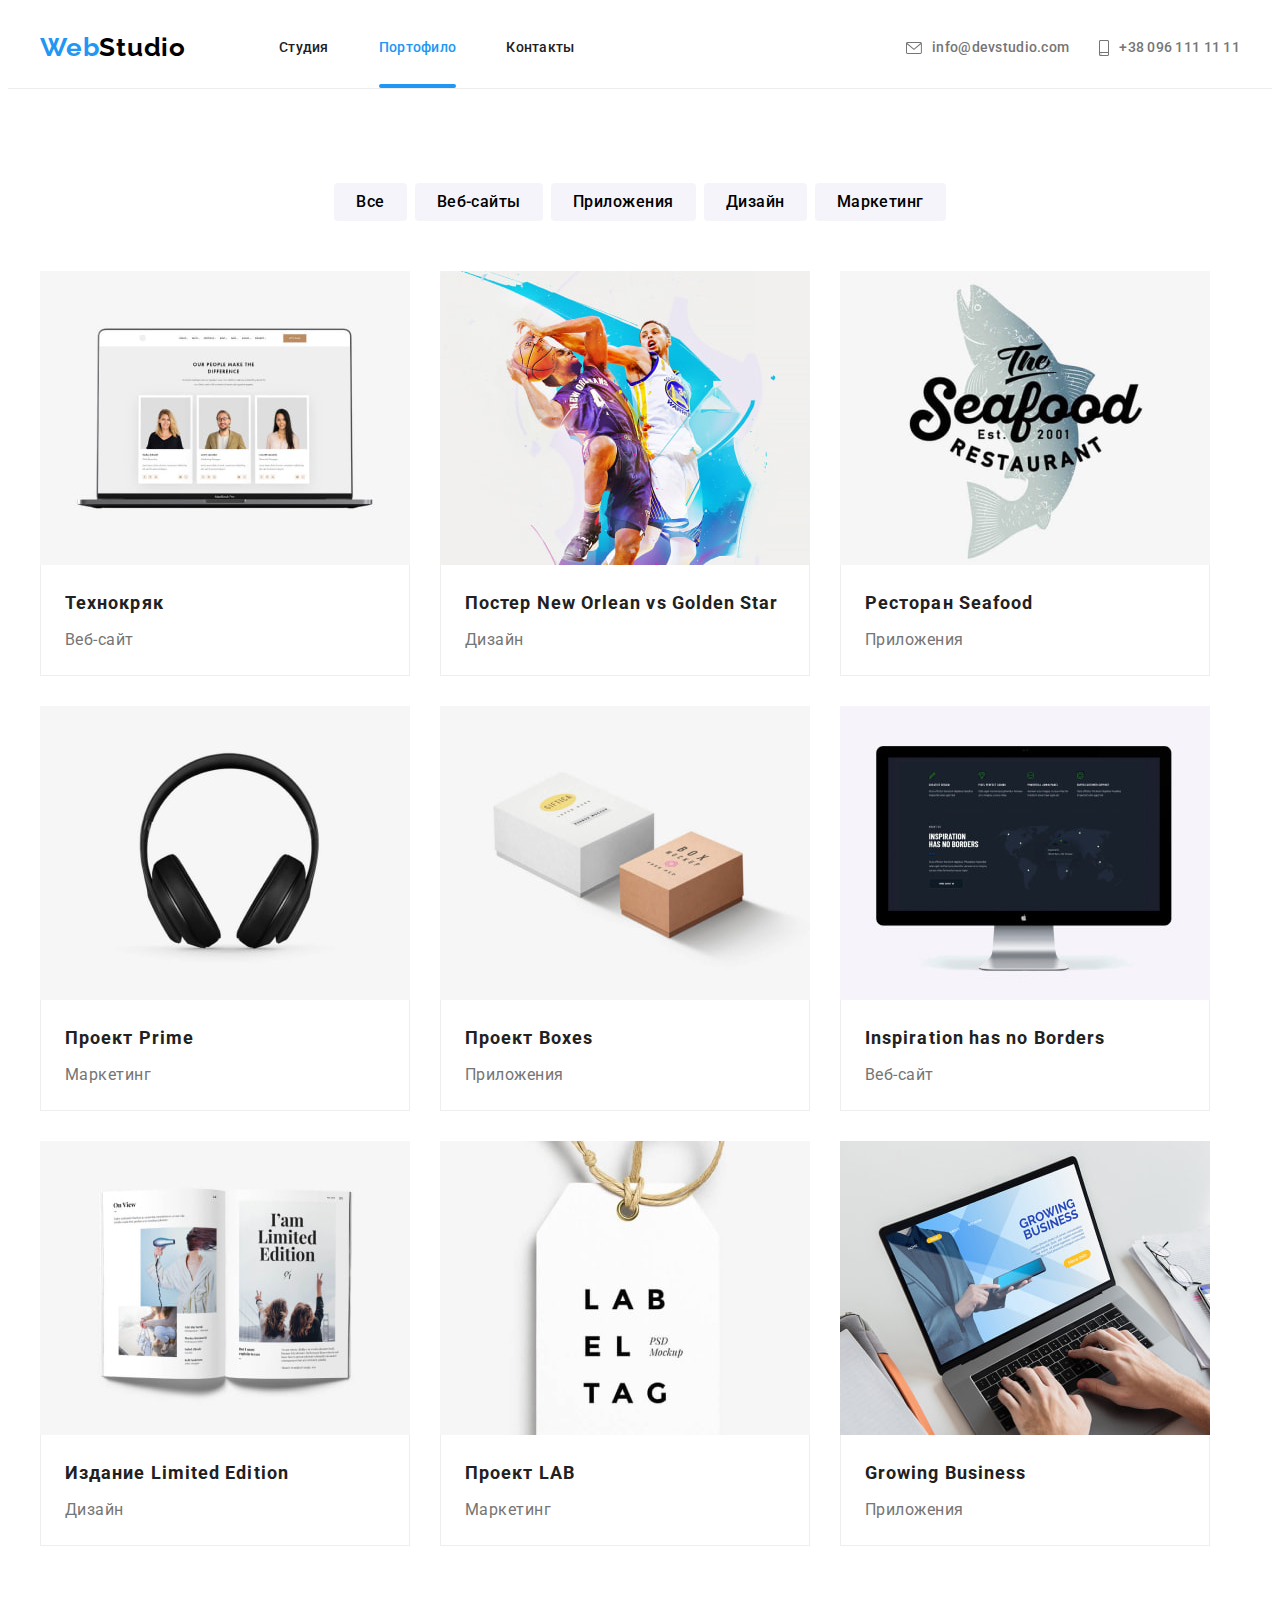
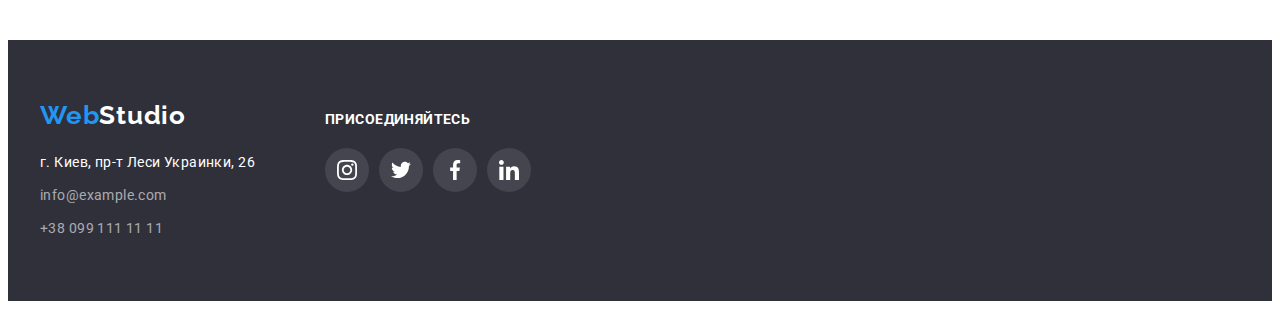
==== portfolio.html @ a393d423 "add markup for hw 6" ====
<!DOCTYPE html>
<html lang="ru">
  <head>
    <meta charset="UTF-8" />
    <meta http-equiv="X-UA-Compatible" content="IE=edge" />
    <meta name="viewport" content="width=device-width, initial-scale=1.0" />
    <title>Портфолио</title>
    <link
      rel="stylesheet"
      href="https://cdnjs.cloudflare.com/ajax/libs/modern-normalize/1.1.0/modern-normalize.min.css"
      integrity="sha512-wpPYUAdjBVSE4KJnH1VR1HeZfpl1ub8YT/NKx4PuQ5NmX2tKuGu6U/JRp5y+Y8XG2tV+wKQpNHVUX03MfMFn9Q=="
      crossorigin="anonymous"
      referrerpolicy="no-referrer"
    />
    <link rel="preconnect" href="https://fonts.googleapis.com" />
    <link rel="preconnect" href="https://fonts.gstatic.com" crossorigin />
    <link
      href="https://fonts.googleapis.com/css2?family=Raleway:wght@700&family=Roboto:wght@400;500;700;900&display=swap"
      rel="stylesheet"
    />
    <link rel="stylesheet" href="./css/reset.css" />
    <link rel="stylesheet" href="./css/styles.css" />
  </head>
  <body>
    <header class="header">
      <div class="container container-navigation">
        <nav class="navigation-header">
          <a class="link logo-link" href="#">Web<span class="logo-header">Studio</span></a>
          <ul class="list header-list">
            <li class="nav-item"><a class="link header-link" href="./index.html">Студия</a></li>
            <li class="nav-item">
              <a class="link header-link current current-line" href="#">Портофило</a>
            </li>
            <li class="nav-item"><a class="link header-link" href="">Контакты</a></li>
          </ul>
        </nav>
        <ul class="list header-contacts-list">
          <li class="contacts-item">
            <a class="link header-contacts" href="mailto:info@devstudio.com">
              <svg class="header-icons" width="16px" height="12px">
                <use href="./images/icons.svg#icon-envelope-min"></use>
              </svg>
              info@devstudio.com</a
            >
          </li>
          <li class="contacts-item">
            <a class="link header-contacts" href="tel:+380961111111">
              <svg class="header-icons" width="10px" height="16px">
                <use href="./images/icons.svg#icon-smartphone-min"></use>
              </svg>
              +38 096 111 11 11</a
            >
          </li>
        </ul>
      </div>
    </header>

    <main>
      <!-- Our porfolio section -->
      <section class="portfolio-section">
        <div class="container">
          <h1 class="visually-hidden">Наши работы</h1>
          <ul class="list filter-list">
            <li class="filter-item"><button class="filter-btn" type="button">Все</button></li>
            <li class="filter-item">
              <button class="filter-btn" type="button">Веб-сайты</button>
            </li>
            <li class="filter-item">
              <button class="filter-btn" type="button">Приложения</button>
            </li>
            <li class="filter-item">
              <button class="filter-btn" type="button">Дизайн</button>
            </li>
            <li class="filter-item">
              <button class="filter-btn" type="button">Маркетинг</button>
            </li>
          </ul>

          <ul class="list porfolio-list">
            <li class="portfolio-item">
              <a class="link porfolio-link" href="">
                <div class="overlay-case">
                  <img src="./images/img-nine.jpg" alt="Ноутбук" />
                  <p class="overlay-text">
                    Технокряк это современная площадка распространения коронавируса. Компании
                    используют эту платформу для цифрового шпионажа и атак на защищённые сервера
                    конкурентов.
                  </p>
                </div>
                <div class="portfolio-card">
                  <h2 class="portfolio-title">Технокряк</h2>
                  <p class="portfolio-text">Веб-сайт</p>
                </div>
              </a>
            </li>
            <li class="portfolio-item">
              <a class="link porfolio-link" href="">
                <div class="overlay-case">
                  <img src="./images/img-one.jpg" alt="Постер с игроками в баскетбол" />
                  <p class="overlay-text">
                    Технокряк это современная площадка распространения коронавируса. Компании
                    используют эту платформу для цифрового шпионажа и атак на защищённые сервера
                    конкурентов.
                  </p>
                </div>
                <div class="portfolio-card">
                  <h2 class="portfolio-title">Постер New Orlean vs Golden Star</h2>
                  <p class="portfolio-text">Дизайн</p>
                </div>
              </a>
            </li>
            <li class="portfolio-item">
              <a class="link porfolio-link" href="">
                <div class="overlay-case">
                  <img src="./images/img-two.jpg" alt="Символ ресторана" />
                  <p class="overlay-text">
                    Технокряк это современная площадка распространения коронавируса. Компании
                    используют эту платформу для цифрового шпионажа и атак на защищённые сервера
                    конкурентов.
                  </p>
                </div>
                <div class="portfolio-card">
                  <h2 class="portfolio-title">Ресторан Seafood</h2>
                  <p class="portfolio-text">Приложения</p>
                </div>
              </a>
            </li>
            <li class="portfolio-item">
              <a class="link porfolio-link" href="">
                <div class="overlay-case">
                  <img src="./images/img-three.jpg" alt="Наушники" />
                  <p class="overlay-text">
                    Технокряк это современная площадка распространения коронавируса. Компании
                    используют эту платформу для цифрового шпионажа и атак на защищённые сервера
                    конкурентов.
                  </p>
                </div>
                <div class="portfolio-card">
                  <h2 class="portfolio-title">Проект Prime</h2>
                  <p class="portfolio-text">Маркетинг</p>
                </div>
              </a>
            </li>
            <li class="portfolio-item">
              <a class="link porfolio-link" href="">
                <div class="overlay-case">
                  <img src="./images/img-four.jpg" alt="Коробки" />
                  <p class="overlay-text">
                    Технокряк это современная площадка распространения коронавируса. Компании
                    используют эту платформу для цифрового шпионажа и атак на защищённые сервера
                    конкурентов.
                  </p>
                </div>
                <div class="portfolio-card">
                  <h2 class="portfolio-title">Проект Boxes</h2>
                  <p class="portfolio-text">Приложения</p>
                </div>
              </a>
            </li>
            <li class="portfolio-item">
              <a class="link porfolio-link" href="">
                <div class="overlay-case">
                  <img src="./images/img-five.jpg" alt="Настольный компьютер" />
                  <p class="overlay-text">
                    Технокряк это современная площадка распространения коронавируса. Компании
                    используют эту платформу для цифрового шпионажа и атак на защищённые сервера
                    конкурентов.
                  </p>
                </div>
                <div class="portfolio-card">
                  <h2 class="portfolio-title">Inspiration has no Borders</h2>
                  <p class="portfolio-text">Веб-сайт</p>
                </div>
              </a>
            </li>
            <li class="portfolio-item">
              <a class="link porfolio-link" href="">
                <div class="overlay-case">
                  <img src="./images/img-six.jpg" alt="Книга" />
                  <p class="overlay-text">
                    Технокряк это современная площадка распространения коронавируса. Компании
                    используют эту платформу для цифрового шпионажа и атак на защищённые сервера
                    конкурентов.
                  </p>
                </div>
                <div class="portfolio-card">
                  <h2 class="portfolio-title">Издание Limited Edition</h2>
                  <p class="portfolio-text">Дизайн</p>
                </div>
              </a>
            </li>
            <li class="portfolio-item">
              <a class="link porfolio-link" href="">
                <div class="overlay-case">
                  <img src="./images/img-seven.jpg" alt="Бирка" />
                  <p class="overlay-text">
                    Технокряк это современная площадка распространения коронавируса. Компании
                    используют эту платформу для цифрового шпионажа и атак на защищённые сервера
                    конкурентов.
                  </p>
                </div>
                <div class="portfolio-card">
                  <h2 class="portfolio-title">Проект LAB</h2>
                  <p class="portfolio-text">Маркетинг</p>
                </div>
              </a>
            </li>
            <li class="portfolio-item">
              <a class="link porfolio-link" href="">
                <div class="overlay-case">
                  <img src="./images/img-eight.jpg" alt="Ноутбук" />
                  <p class="overlay-text">
                    Технокряк это современная площадка распространения коронавируса. Компании
                    используют эту платформу для цифрового шпионажа и атак на защищённые сервера
                    конкурентов.
                  </p>
                </div>
                <div class="portfolio-card">
                  <h2 class="portfolio-title">Growing Business</h2>
                  <p class="portfolio-text">Приложения</p>
                </div>
              </a>
            </li>
          </ul>
        </div>
      </section>
    </main>
    <footer class="footer">
      <div class="container">
        <div class="footer-case">
          <div class="footer-inner-case">
            <a class="link logo-link-footer" href="#">Web<span class="logo-footer">Studio</span></a>
            <address class="address">г. Киев, пр-т Леси Украинки, 26</address>
            <ul class="list footer-contacts">
              <li class="item-contacts">
                <a class="link link-contacts" href="mailto:info@example.com">info@example.com</a>
              </li>
              <li class="item-contacts">
                <a class="link link-contacts" href="tel:+380991111111">+38 099 111 11 11</a>
              </li>
            </ul>
          </div>
          <div class="footer-icons-case">
            <h3 class="footer-title-icons">Присоединяйтесь</h3>
            <ul class="list footer-list-icons">
              <li class="footer-item-icons">
                <a class="footer-link-icons" href="">
                  <svg class="footer-icon" widht="20px" height="20px">
                    <use href="./images/icons.svg#icon-instagram-2-min"></use>
                  </svg>
                </a>
              </li>
              <li class="footer-item-icons">
                <a class="footer-link-icons" href="">
                  <svg class="footer-icon" widht="20px" height="20px">
                    <use href="./images/icons.svg#icon-twitter-1-min"></use>
                  </svg>
                </a>
              </li>
              <li class="footer-item-icons">
                <a class="footer-link-icons" href="">
                  <svg class="footer-icon" widht="20px" height="20px">
                    <use href="./images/icons.svg#icon-facebook-1-min"></use>
                  </svg>
                </a>
              </li>
              <li class="footer-item-icons">
                <a class="footer-link-icons" href="">
                  <svg class="footer-icon" widht="20px" height="20px">
                    <use href="./images/icons.svg#icon-linkedin-1-min"></use>
                  </svg>
                </a>
              </li>
            </ul>
          </div>
        </div>
      </div>
    </footer>
  </body>
</html>
---- css/styles.css ----
:root {
  --main-first-color: #212121;
  --main-second-color: #757575;
  --navigation-btn-color: #2196f3;
  --footer-contact-color: rgba(255, 255, 255, 0.6);
  --secondary-color: #ffffff;
  --secondary-other-color: #f5f4fa;
  --icons-main-color: #afb1b8;
}
body {
  color: var(--main-first-color);
  background-color: var(--secondary-color);
  font-family: 'Roboto', sans-serif;
}

.visually-hidden {
  position: absolute;
  white-space: nowrap;
  width: 1px;
  height: 1px;
  overflow: hidden;
  border: 0;
  padding: 0;
  clip: rect(0 0 0 0);
  clip-path: inset(50%);
  margin: -1px;
}

.container {
  width: 1200px;
  padding-left: 15px;
  padding-right: 15px;
  margin: 0 auto;
}
/* -----------------Header------------------- */
.header {
  max-width: 1600px;
  margin: 0 auto;
  border-bottom: 1px solid #ececec;
}

.container-navigation {
  display: flex;
  justify-content: space-between;
}
.navigation-header {
  display: flex;
  align-items: center;
}
.header-list {
  display: flex;
}
.header-contacts-list {
  display: flex;
  align-items: center;
}

/* ---------Logo---------- */
.logo-link {
  font-family: Raleway;
  font-weight: 700;
  font-size: 26px;
  line-height: 1.2;
  letter-spacing: 0.03em;
  color: var(--navigation-btn-color);
}

.logo-header {
  color: #000000;
}

/* --------Navigation-------- */
.nav-item {
}

.header-link {
  font-weight: 500;
  font-size: 14px;
  line-height: 1.14;
  letter-spacing: 0.02em;
  color: var(--main-first-color);
}

.header-link {
  display: block;
  padding-top: 32px;
  padding-bottom: 32px;
  position: relative;
  transition-property: color;
  transition-duration: 250ms;
  transition-timing-function: cubic-bezier(0.4, 0, 0.2, 1);
}

.header-link:hover,
.header-link:focus {
  color: var(--navigation-btn-color);
}

.header-link.current-line::after {
  content: '';
  width: 100%;
  height: 4px;
  background: #2196f3;
  border-radius: 2px;
  position: absolute;
  bottom: 0;
  left: 0;
}

.header-list .header-link.current {
  color: var(--navigation-btn-color);
}
.nav-item:first-child {
  margin-left: 93px;
}
.nav-item:not(:first-child) {
  margin-left: 50px;
}

.header-contacts:hover .header-icons,
.header-contacts:focus .header-icons {
  fill: var(--navigation-btn-color);
  fill: currentColor;
}

.header-icons {
  fill: var(--main-second-color);
  margin-right: 10px;
  transition-property: fill;
  transition-duration: 250ms;
  transition-timing-function: cubic-bezier(0.4, 0, 0.2, 1);
}
/* .header-icons:hover,
.header-icons:focus {
  fill: var(--navigation-btn-color);
} */

/* .header-icons {
  fill: currentColor;
  transition-property: fill;
  transition-duration: 250ms;
  transition-timing-function: cubic-bezier(0.4, 0, 0.2, 1);
} */
.header-contacts {
  display: flex;
  align-items: center;

  font-weight: 500;
  font-size: 14px;
  line-height: 1.14;
  letter-spacing: 0.02em;
  color: var(--main-second-color);

  transition-property: color;
  transition-duration: 250ms;
  transition-timing-function: cubic-bezier(0.4, 0, 0.2, 1);
}
.header-contacts:hover,
.header-contacts:focus {
  color: var(--navigation-btn-color);
}

.contacts-item:first-child {
  margin-right: 30px;
}
/* -------------------Hero section studio-------------------- */

.hero-section {
  max-width: 1600px;
  text-align: center;
  margin: 0 auto;
  padding-top: 200px;
  padding-bottom: 200px;

  background-color: #c4c4c4;
  background-image: linear-gradient(to right, rgba(47, 48, 58, 0.4), rgba(47, 48, 58, 0.4)),
    url('../images/Img-hero.jpg');
  background-position: center;
  background-repeat: no-repeat;
  background-size: cover;
}

.hero-title {
  width: 696px;
  margin-left: auto;
  margin-right: auto;

  font-weight: 900;
  font-size: 44px;
  line-height: 1.36;
  text-align: center;
  letter-spacing: 0.06em;
  text-transform: uppercase;
  color: var(--secondary-color);
}
.hero-btn {
  margin-top: 30px;
  padding: 10px 32px;

  font-family: inherit;
  font-weight: 700;
  font-size: 16px;
  line-height: 1.87;
  letter-spacing: 0.06em;
  color: var(--secondary-color);
  background-color: var(--navigation-btn-color);
  border-radius: 4px;
  border: none;

  transition-property: background-color;
  transition-duration: 250ms;
  transition-timing-function: cubic-bezier(0.4, 0, 0.2, 1);
}
.btn-pointer {
  cursor: pointer;
}
.hero-btn:hover,
.hero-btn:focus {
  background-color: #188ce8;
}
/* -----------------Our qualities studio------------------------------ */
.our-qualities-section {
  padding-top: 94px;
}
.qualities-item {
  width: 270px;
}
.qualities-item:not(:last-child) {
  margin-right: 30px;
}
.qualities-list {
  display: flex;
}
.qualities-item-icon {
  display: block;
}
.icon-case {
  display: flex;
  justify-content: center;
  align-items: center;

  width: 270px;
  height: 120px;
  background: #f5f4fa;
  border-radius: 4px;
  margin-bottom: 30px;
}

.qualities-title {
  margin-bottom: 10px;

  font-weight: 700;
  font-size: 14px;
  line-height: 1.14;
  letter-spacing: 0.03em;
  text-transform: uppercase;
  color: var(--main-first-color);
}
.qualities-text {
  font-size: 14px;
  line-height: 1.71;
  letter-spacing: 0.03em;
  color: var(--main-second-color);
}
/* ------------------About our work --------------------- */

.our-work-section {
  padding-top: 94px;
  padding-bottom: 94px;
}
.our-work-list {
  display: flex;
}
.our-work-item {
  position: relative;
}
.our-work-text {
  position: absolute;
  display: flex;
  align-items: center;
  justify-content: center;

  font-weight: 700;
  font-size: 14px;
  line-height: 1.71;
  letter-spacing: 0.03em;
  text-transform: uppercase;
  color: #ffffff;

  width: 100%;
  height: 70px;
  bottom: 0;
  background: rgba(47, 48, 58, 0.8);
}
.our-work-item:not(:last-child) {
  margin-right: 30px;
}
.our-work-title {
  margin-bottom: 50px;

  font-weight: 700;
  font-size: 36px;
  line-height: 1.16;
  text-align: center;
  letter-spacing: 0.03em;
  color: var(--main-first-color);
}
/* ------------------Our team sectio--------------------------- */
.our-team-section {
  padding-top: 94px;
  padding-bottom: 94px;
  background-color: var(--secondary-other-color);
}
.our-team-list {
  display: flex;
  margin-top: 50px;
}
.our-team-item:not(:last-child) {
  margin-right: 30px;
}
.our-team-item {
  width: 270px;
  background: #ffffff;
  box-shadow: 0px 1px 3px rgba(0, 0, 0, 0.12), 0px 1px 1px rgba(0, 0, 0, 0.14),
    0px 2px 1px rgba(0, 0, 0, 0.2);
  border-radius: 0px 0px 4px 4px;
}

.social-networks {
  display: flex;
  justify-content: center;
}
.social-networks-item {
  width: 44px;
  height: 44px;
}

.social-networks-item + .social-networks-item {
  margin-left: 10px;
}

.social-networks-link {
  width: 100%;
  height: 100%;
  display: flex;
  align-items: center;
  justify-content: center;
  border-radius: 50%;

  transition-property: background-color;
  transition-duration: 250ms;
  transition-timing-function: cubic-bezier(0.4, 0, 0.2, 1);
}

.social-networks-icon {
  fill: var(--icons-main-color);

  transition-property: fill;
  transition-duration: 250ms;
  transition-timing-function: cubic-bezier(0.4, 0, 0.2, 1);
}

.social-networks-link:hover,
.social-networks-link:focus {
  background-color: var(--navigation-btn-color);
}
.social-networks-link:hover .social-networks-icon,
.social-networks-link:focus .social-networks-icon {
  fill: var(--secondary-color);
}

.team-card {
  padding: 30px 32px;
}
.our-team-title {
  font-weight: 700;
  font-size: 36px;
  line-height: 1.16;
  text-align: center;
  letter-spacing: 0.03em;
  color: var(--main-first-color);
}
.teammate-title {
  font-weight: 500;
  font-size: 16px;
  line-height: 1.18;
  text-align: center;
  letter-spacing: 0.03em;
  color: var(--main-first-color);
}
.our-team-name {
  margin-top: 10px;
  margin-bottom: 16px;

  font-size: 16px;
  line-height: 1.18;
  text-align: center;
  letter-spacing: 0.03em;
  color: var(--main-second-color);
}
/* ----------------Clients section---------------------- */

.clients-section {
  padding-top: 94px;
  padding-bottom: 94px;
}
.regular-clients-title {
  font-weight: 700;
  font-size: 36px;
  line-height: 1.16;
  text-align: center;
  letter-spacing: 0.03em;
  margin-bottom: 50px;
}
.regular-clien-list {
  display: flex;
  justify-content: space-between;
}
.regular-cliet-link {
  width: 100%;
  height: 100%;
  display: flex;
  align-items: center;
  justify-content: center;
  border: 1px solid #afb1b8;
  border-radius: 4px;

  transition-property: border-color;
  transition-duration: 250ms;
  transition-timing-function: cubic-bezier(0.4, 0, 0.2, 1);
}

.regular-cliet-link:hover,
.regular-cliet-link:focus {
  border-color: var(--navigation-btn-color);
}
.regular-cliet-link:hover .regular-clients-icon,
.regular-cliet-link:focus .regular-clients-icon {
  fill: var(--navigation-btn-color);
}

.regular-clien-item {
  display: flex;
  justify-content: center;
  align-items: center;

  width: 170px;
  height: 92px;
}
.regular-clien-item + .regular-clien-item {
  margin-left: 30px;
}
.regular-clients-icon {
  transition-property: fill;
  transition-duration: 250ms;
  transition-timing-function: cubic-bezier(0.4, 0, 0.2, 1);
}

.regular-clients-icon {
  fill: var(--icons-main-color);
}

/* -----------------------Our portfolio section--------------- */

.portfolio-section {
  padding-top: 94px;
  padding-bottom: 94px;
}
.filter-list {
  display: flex;
  justify-content: center;
  margin-bottom: 50px;
}
.filter-item:not(:last-child) {
  margin-right: 8px;
}

.filter-btn {
  padding: 6px 22px;

  font-family: inherit;
  font-weight: 500;
  font-size: 16px;
  line-height: 1.62;
  text-align: center;
  letter-spacing: 0.03em;
  background: var(--secondary-other-color);
  border-radius: 4px;
  cursor: pointer;
  border: transparent;

  transition-property: background-color, color, box-shadow;
  transition-duration: 250ms;
  transition-timing-function: cubic-bezier(0.4, 0, 0.2, 1);
}
.filter-btn:hover,
.filter-btn:focus {
  color: var(--secondary-color);
  background-color: var(--navigation-btn-color);
  box-shadow: 0px 3px 1px rgba(0, 0, 0, 0.1), 0px 1px 2px rgba(0, 0, 0, 0.08),
    0px 2px 2px rgba(0, 0, 0, 0.12);
}
.overlay-case {
  position: relative;
  overflow: hidden;
}
.overlay-text {
  position: absolute;
  top: 0;
  left: 0;
  width: 100%;
  height: 100%;
  padding: 63px 24px;

  transform: translateY(101%);
  transition: transform 250ms cubic-bezier(0.4, 0, 0.2, 1);

  font-weight: 400;
  font-size: 18px;
  line-height: 1.56;
  letter-spacing: 0.03em;
  color: #ffffff;
  background: rgba(33, 150, 243, 0.9);
}

.porfolio-link:hover .overlay-text,
.porfolio-link:focus .overlay-text {
  transform: translateY(0);
}

.porfolio-list {
  display: flex;
  flex-wrap: wrap;
}
.portfolio-item {
  width: 370px;
  margin-right: 30px;
  margin-bottom: 30px;

  transition-property: box-shadow;
  transition-duration: 250ms;
  transition-timing-function: cubic-bezier(0.4, 0, 0.2, 1);
}
.portfolio-item:hover,
.portfolio-item:focus {
  box-shadow: 0px 1px 1px rgba(0, 0, 0, 0.12), 0px 4px 4px rgba(0, 0, 0, 0.06),
    1px 4px 6px rgba(0, 0, 0, 0.16);
}

.portfolio-item:nth-child(3n) {
  margin-right: 0px;
}
.portfolio-item:nth-last-child(-n + 3) {
  margin-bottom: 0px;
}
.portfolio-card {
  padding: 20px 24px;
  border: 1px solid #eeeeee;
  border-top: none;
}

.portfolio-title {
  margin-bottom: 4px;

  font-weight: 700;
  font-size: 18px;
  line-height: 2;
  letter-spacing: 0.06em;
  color: var(--main-first-color);
}
.portfolio-text {
  font-size: 16px;
  line-height: 1.87;
  letter-spacing: 0.03em;
  color: var(--main-second-color);
}

/* ----------------------Footer---------------------------- */
.footer {
  padding-top: 60px;
  padding-bottom: 60px;
  background-color: #2f303a;
}
.logo-link-footer {
  font-family: Raleway;
  font-weight: 700;
  font-size: 26px;
  line-height: 1.2;
  letter-spacing: 0.03em;
  color: var(--navigation-btn-color);
}

.logo-link-footer {
  display: block;
  margin-bottom: 20px;
}
.logo-footer {
  color: var(--secondary-color);
}

.address {
  margin-bottom: 9px;

  font-style: normal;
  font-weight: 400;
  font-size: 14px;
  line-height: 1.71;
  letter-spacing: 0.03em;
  color: var(--secondary-color);
}
.item-contacts:not(:last-child) {
  margin-bottom: 9px;
}
.link-contacts {
  font-size: 14px;
  line-height: 1.71;
  letter-spacing: 0.03em;
  color: var(--footer-contact-color);

  transition-property: color;
  transition-duration: 250ms;
  transition-timing-function: cubic-bezier(0.4, 0, 0.2, 1);
}
.link-contacts:hover,
.link-contacts:focus {
  color: var(--navigation-btn-color);
}

.footer-case {
  display: flex;
}
.footer-icons-case {
  width: 206px;
  height: 80px;
  margin-top: 12px;
  margin-left: 70px;
}

.footer-title-icons {
  margin-bottom: 20px;

  font-weight: bold;
  font-size: 14px;
  line-height: 1.14;
  letter-spacing: 0.03em;
  text-transform: uppercase;
  color: var();
  color: var(--secondary-color);
}
.footer-item-icons {
  width: 44px;
  height: 44px;
}
.footer-list-icons {
  display: flex;
  justify-content: space-between;
}

.footer-link-icons {
  width: 100%;
  height: 100%;
  display: flex;
  align-items: center;
  justify-content: center;
  border-radius: 50%;
  background: rgba(255, 255, 255, 0.1);

  transition-property: background-color;
  transition-duration: 250ms;
  transition-timing-function: cubic-bezier(0.4, 0, 0.2, 1);
}
.footer-icon {
  fill: var(--secondary-color);
}

.footer-link-icons:hover,
.footer-link-icons:focus {
  background-color: var(--navigation-btn-color);
}

/* ----------------Modal------------------ */
.backdrope {
  position: fixed;
  top: 0;
  width: 100vw;
  height: 100vh;
  opacity: 1;
  transition: opacity 250ms cubic-bezier(0.4, 0, 0.2, 1),
    visibility 250ms cubic-bezier(0.4, 0, 0.2, 1);
  background-color: rgba(0, 0, 0, 0.2);
}

.modal {
  width: 528px;
  min-height: 581px;
  position: absolute;
  top: 50%;
  left: 50%;
  transform: scale(1) translate(-50%, -50%) rotate(0);
  transition: transform 250ms cubic-bezier(0.4, 0, 0.2, 1);

  background: #ffffff;
  box-shadow: 0px 1px 3px rgba(0, 0, 0, 0.12), 0px 1px 1px rgba(0, 0, 0, 0.14),
    0px 2px 1px rgba(0, 0, 0, 0.2);
  border-radius: 4px;
}

.backdrope.is-hidden .modal {
  transform: scale(0.5) translate(-50%, -50%) rotate(30deg);
}

.modal-close-btn {
  width: 30px;
  height: 30px;
  background: #ffffff;
  border: 1px solid rgba(0, 0, 0, 0.1);
  border-radius: 50%;

  position: absolute;
  top: 8px;
  right: 8px;
  display: flex;
  align-items: center;
  justify-content: center;
  cursor: pointer;
}

.is-hidden {
  visibility: hidden;
  opacity: 0;
  pointer-events: none;
}
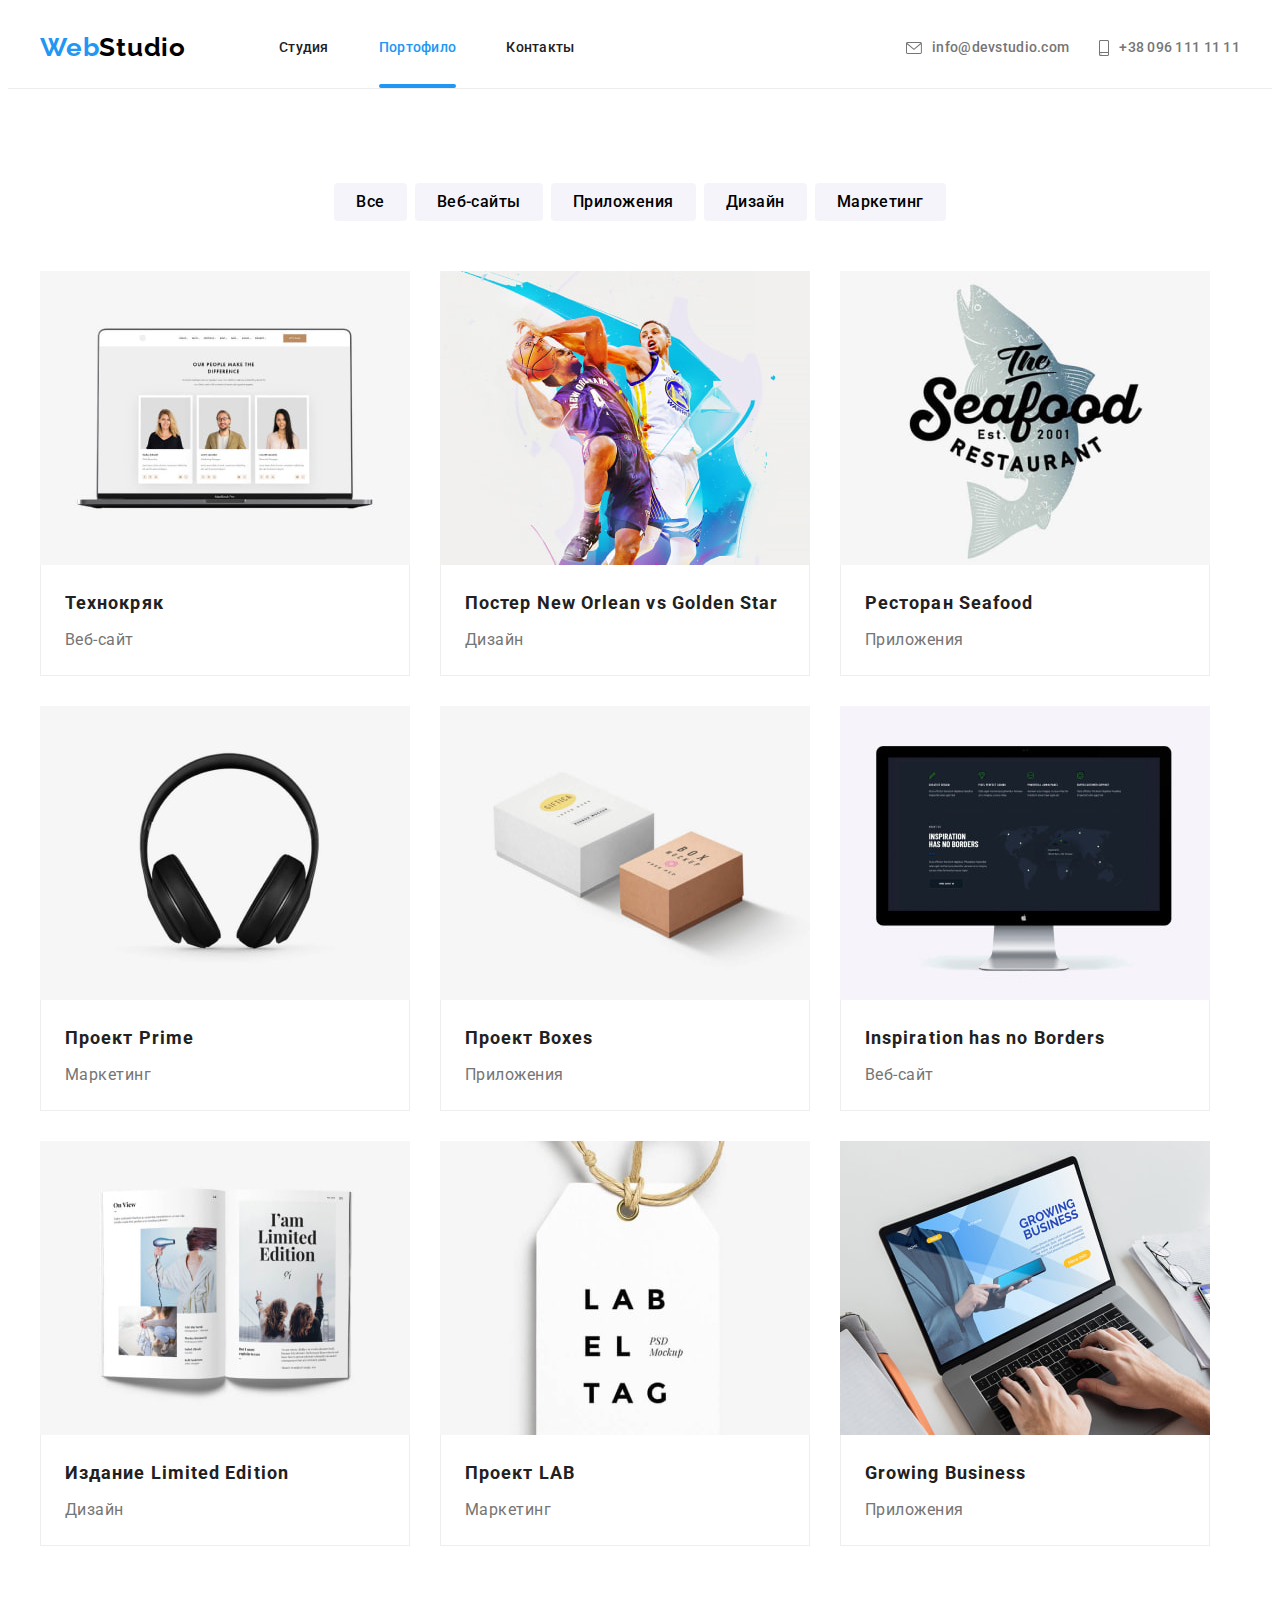
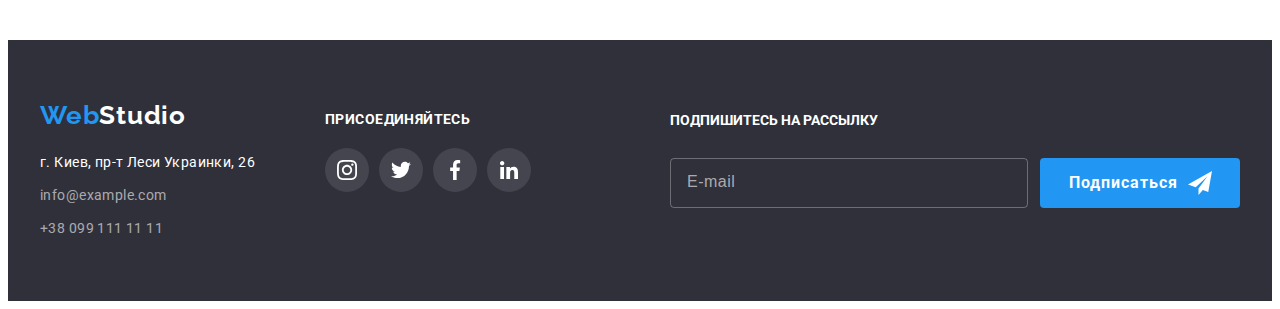
==== commit 99b1b7c5: "add checkbox for form" ====
--- a/portfolio.html
+++ b/portfolio.html
@@ -225,6 +225,7 @@
         </div>
       </section>
     </main>
+
     <footer class="footer">
       <div class="container">
         <div class="footer-case">
@@ -245,33 +246,53 @@
             <ul class="list footer-list-icons">
               <li class="footer-item-icons">
                 <a class="footer-link-icons" href="">
-                  <svg class="footer-icon" widht="20px" height="20px">
+                  <svg class="footer-icon" width="20" height="20">
                     <use href="./images/icons.svg#icon-instagram-2-min"></use>
                   </svg>
                 </a>
               </li>
               <li class="footer-item-icons">
                 <a class="footer-link-icons" href="">
-                  <svg class="footer-icon" widht="20px" height="20px">
+                  <svg class="footer-icon" width="20" height="20">
                     <use href="./images/icons.svg#icon-twitter-1-min"></use>
                   </svg>
                 </a>
               </li>
               <li class="footer-item-icons">
                 <a class="footer-link-icons" href="">
-                  <svg class="footer-icon" widht="20px" height="20px">
+                  <svg class="footer-icon" width="20" height="20">
                     <use href="./images/icons.svg#icon-facebook-1-min"></use>
                   </svg>
                 </a>
               </li>
               <li class="footer-item-icons">
                 <a class="footer-link-icons" href="">
-                  <svg class="footer-icon" widht="20px" height="20px">
+                  <svg class="footer-icon" width="18" height="18">
                     <use href="./images/icons.svg#icon-linkedin-1-min"></use>
                   </svg>
                 </a>
               </li>
             </ul>
+          </div>
+
+          <div class="footer-submit">
+            <h3 class="form-tittle">Подпишитесь на рассылку</h3>
+            <form class="footer-form" name="Signup" autocomplete="on" action="#">
+              <label>
+                <input
+                  type="email"
+                  name="Subscribe"
+                  placeholder="E-mail"
+                  class="footer-form-email"
+                />
+              </label>
+              <button type="submit" class="footer-for-btn">
+                Подписаться
+                <svg class="footer-for-svg" width="24" height="24">
+                  <use href="./images/icons.svg#icon-icon-telegram"></use>
+                </svg>
+              </button>
+            </form>
           </div>
         </div>
       </div>
--- a/css/styles.css
+++ b/css/styles.css
@@ -639,7 +639,7 @@
 .footer-title-icons {
   margin-bottom: 20px;
 
-  font-weight: bold;
+  font-weight: 700;
   font-size: 14px;
   line-height: 1.14;
   letter-spacing: 0.03em;
@@ -676,6 +676,95 @@
 .footer-link-icons:hover,
 .footer-link-icons:focus {
   background-color: var(--navigation-btn-color);
+}
+.footer-submit {
+  display: flex;
+  flex-direction: column;
+  justify-content: space-between;
+  width: 570px;
+  height: 96px;
+  margin-top: 12px;
+  margin-left: auto;
+}
+.form-tittle {
+  font-weight: 700;
+  font-size: 14px;
+  line-height: 16px;
+  letter-spacing: 1.14;
+  text-transform: uppercase;
+  color: #ffffff;
+}
+.footer-form {
+  display: flex;
+  justify-content: space-between;
+}
+
+.footer-form-email {
+  width: 358px;
+  height: 50px;
+  padding: 15px 16px;
+  border: 1px solid rgba(255, 255, 255, 0.3);
+  background-color: transparent;
+  color: var(--footer-contact-color);
+  border-radius: 4px;
+  outline: none;
+  box-sizing: border-box;
+}
+
+.footer-form-email:-webkit-autofill {
+  -webkit-background-clip: text;
+}
+
+.footer-form-email:-webkit-autofill {
+  -webkit-text-fill-color: var(--footer-contact-color);
+}
+
+.footer-form-email::placeholder {
+  font-weight: 400;
+  font-size: 16px;
+  line-height: 1.25;
+  letter-spacing: 0.03em;
+  color: var(--footer-contact-color);
+}
+
+.footer-form-email:focus {
+  filter: drop-shadow(0px 4px 4px rgba(0, 0, 0, 0.15));
+  border-color: var(--navigation-btn-color);
+}
+
+.footer-for-btn {
+  display: flex;
+  align-items: center;
+  width: 200px;
+  height: 50px;
+  margin-left: 12px;
+  padding-left: 29px;
+  background: #2196f3;
+  border-radius: 4px;
+  cursor: pointer;
+  border: transparent;
+
+  font-family: inherit;
+  font-style: normal;
+  font-weight: 700;
+  font-size: 16px;
+  line-height: 1.87;
+  text-align: center;
+  letter-spacing: 0.06em;
+  color: #ffffff;
+  transition-property: background-color, box-shadow;
+  transition-duration: 250ms;
+  transition-timing-function: cubic-bezier(0.4, 0, 0.2, 1);
+}
+.footer-for-btn:hover,
+.footer-for-btn:focus {
+  background-color: #188ce8;
+  box-shadow: 0px 4px 4px rgba(0, 0, 0, 0.15);
+}
+.footer-for-svg {
+  color: var(--secondary-color);
+  margin-left: 10px;
+  margin-right: auto;
 }
 
 /* ----------------Modal------------------ */
@@ -699,6 +788,7 @@
   transform: scale(1) translate(-50%, -50%) rotate(0);
   transition: transform 250ms cubic-bezier(0.4, 0, 0.2, 1);
 
+  padding: 40px 40px;
   background: #ffffff;
   box-shadow: 0px 1px 3px rgba(0, 0, 0, 0.12), 0px 1px 1px rgba(0, 0, 0, 0.14),
     0px 2px 1px rgba(0, 0, 0, 0.2);
@@ -730,3 +820,291 @@
   opacity: 0;
   pointer-events: none;
 }
+.modal-close-btn:hover .close-icon,
+.modal-close-btn:focus .close-icon {
+  fill: var(--navigation-btn-color);
+}
+.close-icon {
+  transition-property: fill;
+  transition-duration: 250ms;
+  transition-timing-function: cubic-bezier(0.4, 0, 0.2, 1);
+}
+
+/* -----modal form----- */
+
+.modal-form-text {
+  font-weight: 700;
+  font-size: 20px;
+  line-height: 1.15;
+  text-align: center;
+  letter-spacing: 0.03em;
+  color: var(--main-first-color);
+
+  margin-bottom: 12px;
+}
+.modal-case-name {
+  display: flex;
+  flex-direction: column;
+  margin-bottom: 10px;
+}
+.input-svg-name {
+  position: relative;
+}
+.svg-name {
+  position: absolute;
+  left: 12px;
+  top: 50%;
+  transform: translateY(-50%);
+  color: var(--main-first-color);
+  transition-property: fill;
+  transition-duration: 250ms;
+  transition-timing-function: cubic-bezier(0.4, 0, 0.2, 1);
+}
+.user-name-input:hover + .svg-name,
+.user-name-input:focus + .svg-name {
+  fill: var(--navigation-btn-color);
+}
+
+.modale-phone-case {
+  display: flex;
+  flex-direction: column;
+  margin-bottom: 10px;
+}
+.input-svg-phone {
+  position: relative;
+}
+.svg-phone {
+  position: absolute;
+  left: 12px;
+  top: 50%;
+  transform: translateY(-50%);
+  color: var(--main-first-color);
+  transition-property: fill;
+  transition-duration: 250ms;
+  transition-timing-function: cubic-bezier(0.4, 0, 0.2, 1);
+}
+.phone-number-input:hover + .svg-phone,
+.phone-number-input:focus + .svg-phone {
+  fill: var(--navigation-btn-color);
+}
+
+.modal-email-case {
+  display: flex;
+  flex-direction: column;
+  margin-bottom: 10px;
+}
+.input-svg-email {
+  position: relative;
+}
+.svg-email {
+  position: absolute;
+  left: 12px;
+  top: 50%;
+  transform: translateY(-50%);
+  color: var(--main-first-color);
+  transition-property: fill;
+  transition-duration: 250ms;
+  transition-timing-function: cubic-bezier(0.4, 0, 0.2, 1);
+}
+.email-input:hover + .svg-email,
+.email-input:focus + .svg-email {
+  fill: var(--navigation-btn-color);
+}
+
+.modal-textarea-case {
+  display: flex;
+  flex-direction: column;
+  margin-bottom: 20px;
+}
+.modal-agreement-case {
+  display: flex;
+  justify-content: center;
+  align-items: center;
+  margin-bottom: 30px;
+  text-align: center;
+}
+.lable-modal {
+  margin-bottom: 4px;
+  font-weight: 400;
+  font-size: 12px;
+  line-height: 1.16x;
+  letter-spacing: 0.01em;
+  color: var(--main-second-color);
+}
+
+.label-agreement {
+  position: relative;
+  display: flex;
+  font-weight: normal;
+  font-size: 14px;
+  line-height: 1.71x;
+  letter-spacing: 0.03em;
+  color: var(--main-second-color);
+}
+.link-modal {
+  font-weight: normal;
+  font-size: 14px;
+  line-height: 1.71x;
+  letter-spacing: 0.03em;
+  color: var(--navigation-btn-color);
+}
+.user-name-input {
+  width: 100%;
+  height: 40px;
+  color: var(--main-second-color);
+
+  padding: 12px 16px 12px 42px;
+  border: 1px solid rgba(33, 33, 33, 0.2);
+  border-radius: 4px;
+  outline: none;
+  transition-property: border-color;
+  transition-duration: 250ms;
+  transition-timing-function: cubic-bezier(0.4, 0, 0.2, 1);
+}
+.user-name-input:-webkit-autofill {
+  -webkit-background-clip: text;
+}
+.user-name-input:hover,
+.user-name-input:focus {
+  border-color: var(--navigation-btn-color);
+}
+.phone-number-input {
+  width: 100%;
+  height: 40px;
+  color: var(--main-second-color);
+
+  padding: 12px 16px 12px 42px;
+  border: 1px solid rgba(33, 33, 33, 0.2);
+  border-radius: 4px;
+  outline: none;
+  transition-property: border-color;
+  transition-duration: 250ms;
+  transition-timing-function: cubic-bezier(0.4, 0, 0.2, 1);
+}
+.phone-number-input:-webkit-autofill {
+  -webkit-background-clip: text;
+}
+
+.phone-number-input:hover,
+.phone-number-input:focus {
+  border-color: var(--navigation-btn-color);
+}
+
+.email-input {
+  width: 100%;
+  height: 40px;
+  color: var(--main-second-color);
+
+  padding: 12px 16px 12px 42px;
+  border: 1px solid rgba(33, 33, 33, 0.2);
+  border-radius: 4px;
+  outline: none;
+  transition-property: border-color;
+  transition-duration: 250ms;
+  transition-timing-function: cubic-bezier(0.4, 0, 0.2, 1);
+}
+.email-input:-webkit-autofill {
+  -webkit-background-clip: text;
+}
+
+.email-input:hover,
+.email-input:focus {
+  border-color: var(--navigation-btn-color);
+}
+
+.for-comments {
+  height: 128px;
+  padding: 12px 16px;
+  border: 1px solid rgba(33, 33, 33, 0.2);
+  border-radius: 4px;
+  resize: none;
+  outline: none;
+  transition-property: border-color;
+  transition-duration: 250ms;
+  transition-timing-function: cubic-bezier(0.4, 0, 0.2, 1);
+}
+.for-comments {
+  font-weight: 400;
+  font-size: 14px;
+  line-height: 1.16x;
+  letter-spacing: 0.01em;
+  color: var(--main-second-color);
+}
+
+.for-comments::placeholder {
+  font-weight: 400;
+  font-size: 14px;
+  line-height: 1.14;
+  letter-spacing: 0.01em;
+  color: rgba(117, 117, 117, 0.5);
+}
+.for-comments:hover,
+.for-comments:focus {
+  border-color: var(--navigation-btn-color);
+}
+/* visually-hidden */
+.checkbox-agreement {
+  position: absolute;
+  width: 1px;
+  height: 1px;
+  margin: -1px;
+  border: 0;
+  padding: 0;
+
+  white-space: nowrap;
+  clip-path: inset(100%);
+  clip: rect(0 0 0 0);
+  overflow: hidden;
+}
+.label-agreement::before {
+  display: inline-block;
+  content: '';
+  margin-right: 8px;
+  width: 16px;
+  height: 15px;
+  background: var(--secondary-color);
+  border: 2px solid var(--main-first-color);
+  border-radius: 13%;
+  transition-property: border-color, background-color;
+  transition-duration: 250ms;
+  transition-timing-function: cubic-bezier(0.4, 0, 0.2, 1);
+}
+
+.agreement-svg {
+  position: absolute;
+  top: 0;
+  left: 0;
+  fill: transparent;
+}
+.checkbox-agreement:checked + .label-agreement::before {
+  background-color: var(--navigation-btn-color);
+  border-color: var(--navigation-btn-color);
+}
+.btn-submit {
+  display: block;
+  margin-right: auto;
+  margin-left: auto;
+  width: 200px;
+  height: 50px;
+
+  font-family: inherit;
+  font-weight: 700;
+  font-size: 16px;
+  line-height: 1.87p;
+  text-align: center;
+  letter-spacing: 0.06em;
+
+  background: var(--navigation-btn-color);
+  box-shadow: 0px 4px 4px rgba(0, 0, 0, 0.15);
+  border-radius: 4px;
+  color: var(--secondary-color);
+  border: transparent;
+  cursor: pointer;
+  transition-property: background-color;
+  transition-duration: 250ms;
+  transition-timing-function: cubic-bezier(0.4, 0, 0.2, 1);
+}
+.btn-submit:hover,
+.btn-submit:focus {
+  background-color: #188ce8;
+}
